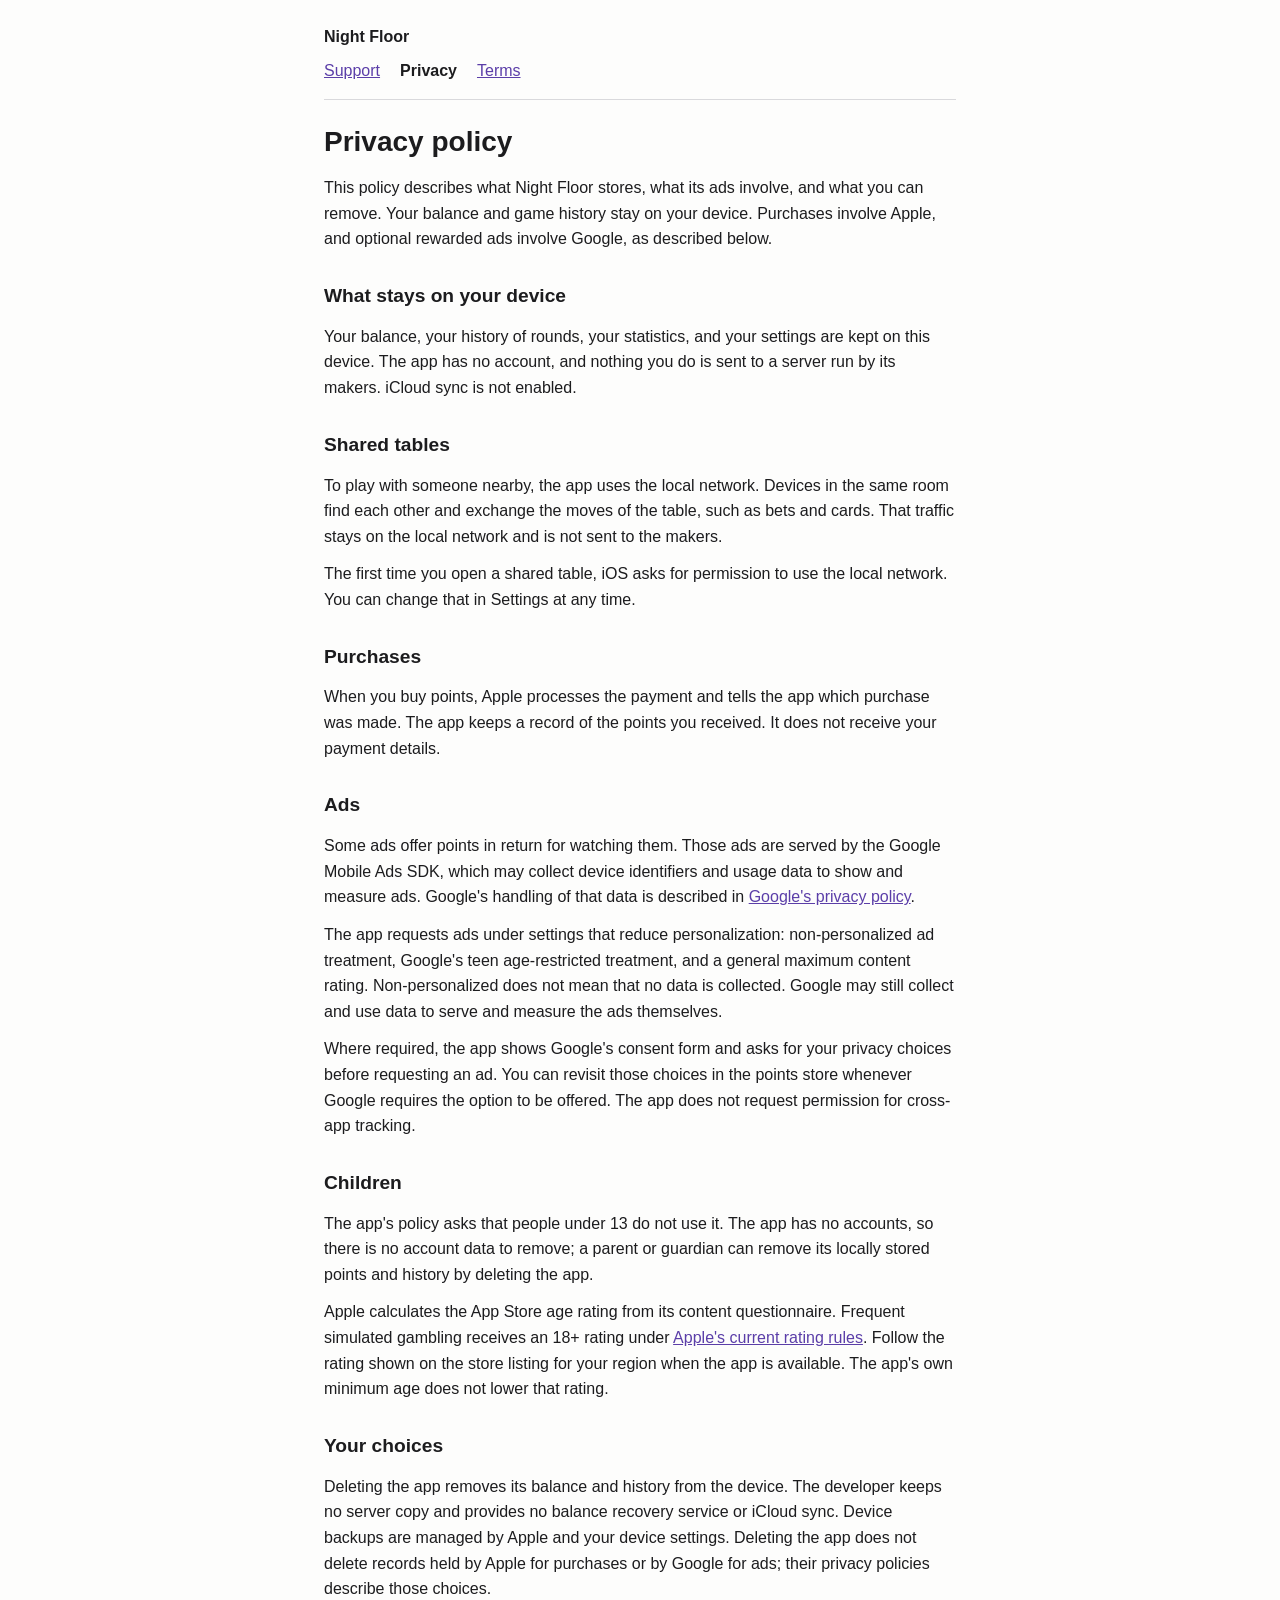
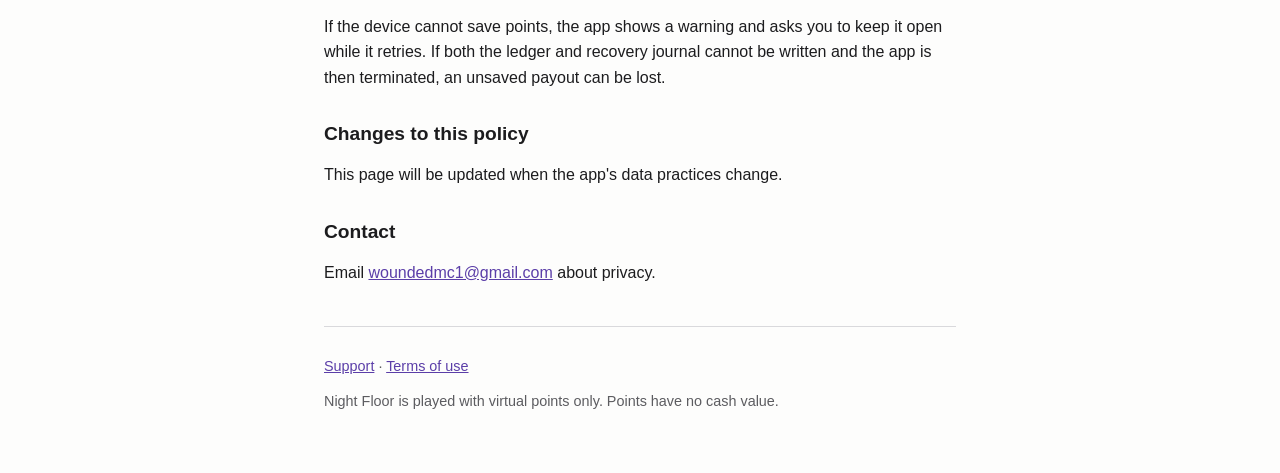
==== privacy.html @ 5c9e691e "Publish Night Floor support and privacy pages" ====
<!DOCTYPE html>
<html lang="en">
<head>
<meta charset="utf-8">
<meta name="viewport" content="width=device-width, initial-scale=1">
<title>Night Floor privacy policy</title>
<meta name="description" content="What Night Floor stores, what its ads involve, and how to remove your data.">
<link rel="stylesheet" href="styles.css">
</head>
<body>
<header>
<p class="brand">Night Floor</p>
<nav aria-label="Site pages">
<ul>
<li><a href="index.html">Support</a></li>
<li><a href="privacy.html" aria-current="page">Privacy</a></li>
<li><a href="terms.html">Terms</a></li>
</ul>
</nav>
</header>

<main>
<h1>Privacy policy</h1>
<p>This policy describes what Night Floor stores, what its ads involve, and
what you can remove. Your balance and game history stay on your device.
Purchases involve Apple, and optional rewarded ads involve Google, as
described below.</p>

<h2>What stays on your device</h2>
<p>Your balance, your history of rounds, your statistics, and your settings
are kept on this device. The app has no account, and nothing you do is sent
to a server run by its makers. iCloud sync is not enabled.</p>

<h2>Shared tables</h2>
<p>To play with someone nearby, the app uses the local network. Devices in
the same room find each other and exchange the moves of the table, such as
bets and cards. That traffic stays on the local network and is not sent to
the makers.</p>
<p>The first time you open a shared table, iOS asks for permission to use
the local network. You can change that in Settings at any time.</p>

<h2>Purchases</h2>
<p>When you buy points, Apple processes the payment and tells the app which
purchase was made. The app keeps a record of the points you received. It
does not receive your payment details.</p>

<h2>Ads</h2>
<p>Some ads offer points in return for watching them. Those ads are served
by the Google Mobile Ads SDK, which may collect device identifiers and
usage data to show and measure ads. Google's handling of that data is
described in <a href="https://policies.google.com/privacy">Google's privacy
policy</a>.</p>
<p>The app requests ads under settings that reduce personalization:
non-personalized ad treatment, Google's teen age-restricted treatment, and
a general maximum content rating. Non-personalized does not mean that no
data is collected. Google may still collect and use data to serve and
measure the ads themselves.</p>
<p>Where required, the app shows Google's consent form and asks for your
privacy choices before requesting an ad. You can revisit those choices in
the points store whenever Google requires the option to be offered. The app
does not request permission for cross-app tracking.</p>

<h2>Children</h2>
<p>The app's policy asks that people under 13 do not use it. The app has no
accounts, so there is no account data to remove; a parent or guardian can
remove its locally stored points and history by deleting the app.</p>
<p>Apple calculates the App Store age rating from its content questionnaire.
Frequent simulated gambling receives an 18+ rating under
<a href="https://developer.apple.com/help/app-store-connect/reference/app-information/age-ratings-values-and-definitions">Apple's current rating rules</a>.
Follow the rating shown on the store listing for your region when the app
is available. The app's own minimum age does not lower that rating.</p>

<h2>Your choices</h2>
<p>Deleting the app removes its balance and history from the device. The
developer keeps no server copy and provides no balance recovery service or
iCloud sync. Device backups are managed by Apple and your device settings.
Deleting the app does not delete records held by Apple for purchases or by
Google for ads; their privacy policies describe those choices.</p>
<p>If the device cannot save points, the app shows a warning and asks you
to keep it open while it retries. If both the ledger and recovery journal
cannot be written and the app is then terminated, an unsaved payout can be
lost.</p>

<h2>Changes to this policy</h2>
<p>This page will be updated when the app's data practices change.</p>

<h2>Contact</h2>
<p>Email <a href="mailto:woundedmc1@gmail.com">woundedmc1@gmail.com</a> about privacy.</p>
</main>

<footer>
<p><a href="index.html">Support</a> ·
<a href="terms.html">Terms of use</a></p>
<p>Night Floor is played with virtual points only. Points have no cash value.</p>
</footer>
</body>
</html>
---- styles.css ----
:root {
  --bg: #fdfdfc;
  --ink: #1c1c1e;
  --muted: #5c5c60;
  --line: #d9d9dc;
  --accent: #5b3ea8;
}
@media (prefers-color-scheme: dark) {
  :root {
    --bg: #1c1c1e;
    --ink: #ececf0;
    --muted: #a0a0a6;
    --line: #3a3a3e;
    --accent: #a98ef0;
  }
}

* { box-sizing: border-box; }
body {
  margin: 0 auto;
  max-width: 42rem;
  padding: 1.5rem 1.25rem 3rem;
  background: var(--bg);
  color: var(--ink);
  font: 1rem/1.6 -apple-system, BlinkMacSystemFont, "Segoe UI", sans-serif;
}
header { border-bottom: 1px solid var(--line); padding-bottom: 1rem; }
.brand { font-weight: 700; margin: 0 0 0.5rem; }
nav ul { list-style: none; margin: 0; padding: 0; display: flex; gap: 1.25rem; }
a { color: var(--accent); }
a[aria-current="page"] { color: var(--ink); text-decoration: none; font-weight: 600; }
h1, h2 { line-height: 1.25; }
h1 { font-size: 1.75rem; margin: 1.5rem 0 1rem; }
h2 { font-size: 1.2rem; margin-top: 2rem; }
p { margin: 0.75rem 0; }
footer { border-top: 1px solid var(--line); margin-top: 2.5rem; padding-top: 1rem; color: var(--muted); font-size: 0.9rem; }
:focus-visible { outline: 2px solid var(--accent); outline-offset: 2px; }
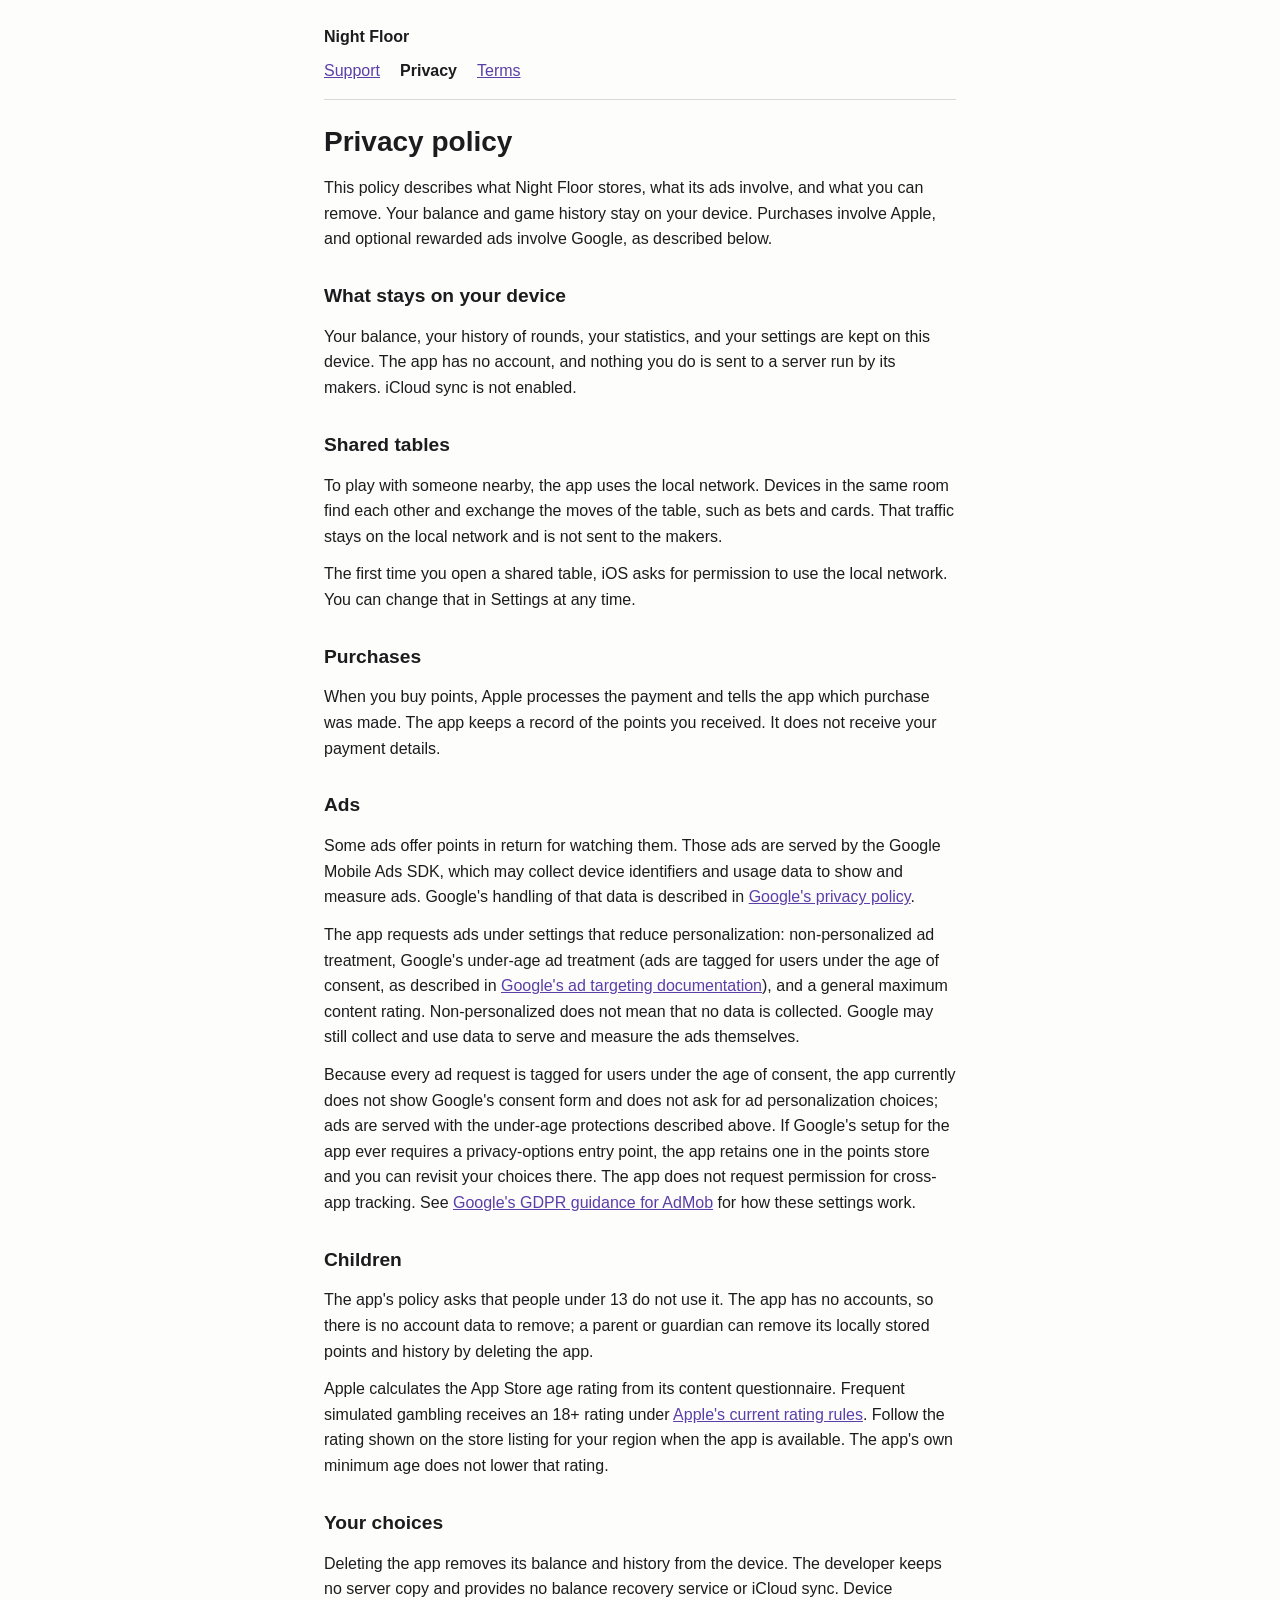
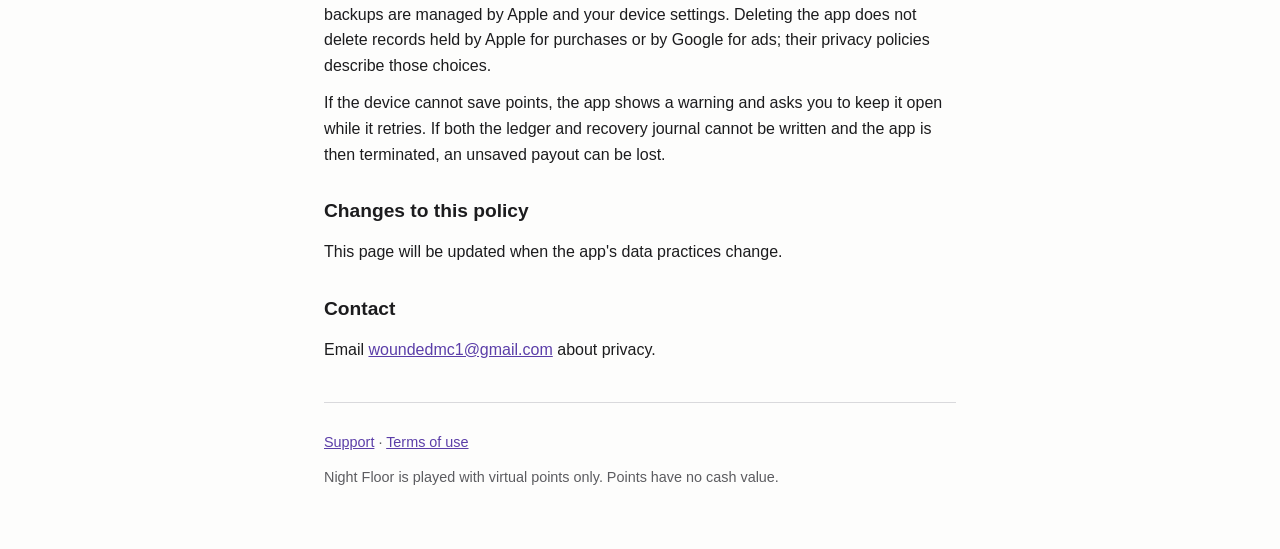
==== commit 64849e11: "Publish under-age ad privacy treatment and seller documentation" ====
--- a/privacy.html
+++ b/privacy.html
@@ -51,14 +51,21 @@
 described in <a href="https://policies.google.com/privacy">Google's privacy
 policy</a>.</p>
 <p>The app requests ads under settings that reduce personalization:
-non-personalized ad treatment, Google's teen age-restricted treatment, and
-a general maximum content rating. Non-personalized does not mean that no
-data is collected. Google may still collect and use data to serve and
-measure the ads themselves.</p>
-<p>Where required, the app shows Google's consent form and asks for your
-privacy choices before requesting an ad. You can revisit those choices in
-the points store whenever Google requires the option to be offered. The app
-does not request permission for cross-app tracking.</p>
+non-personalized ad treatment, Google's under-age ad treatment (ads are
+tagged for users under the age of consent, as described in
+<a href="https://developers.google.com/admob/ios/targeting">Google's ad
+targeting documentation</a>), and a general maximum content rating.
+Non-personalized does not mean that no data is collected. Google may still
+collect and use data to serve and measure the ads themselves.</p>
+<p>Because every ad request is tagged for users under the age of consent,
+the app currently does not show Google's consent form and does not ask for
+ad personalization choices; ads are served with the under-age protections
+described above. If Google's setup for the app ever requires a
+privacy-options entry point, the app retains one in the points store and
+you can revisit your choices there. The app does not request permission
+for cross-app tracking. See
+<a href="https://developers.google.com/admob/ios/privacy/gdpr">Google's
+GDPR guidance for AdMob</a> for how these settings work.</p>
 
 <h2>Children</h2>
 <p>The app's policy asks that people under 13 do not use it. The app has no
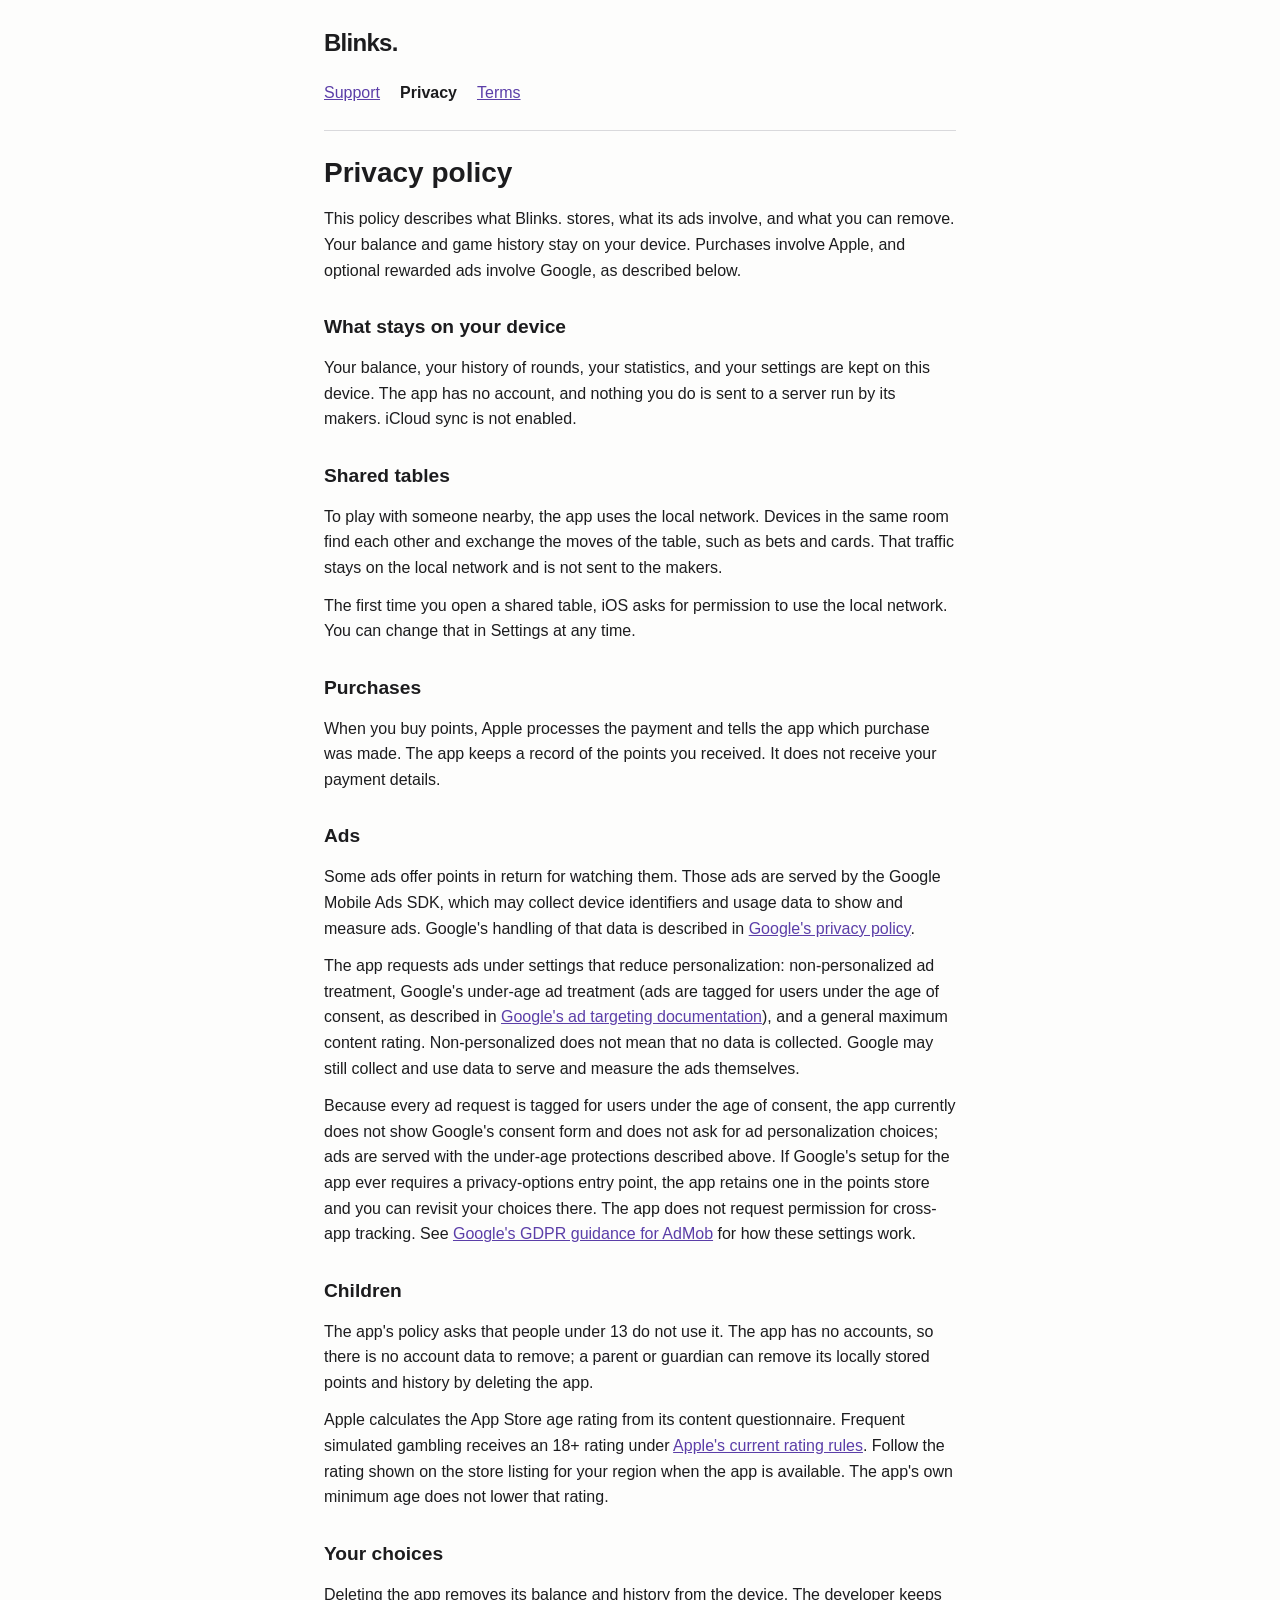
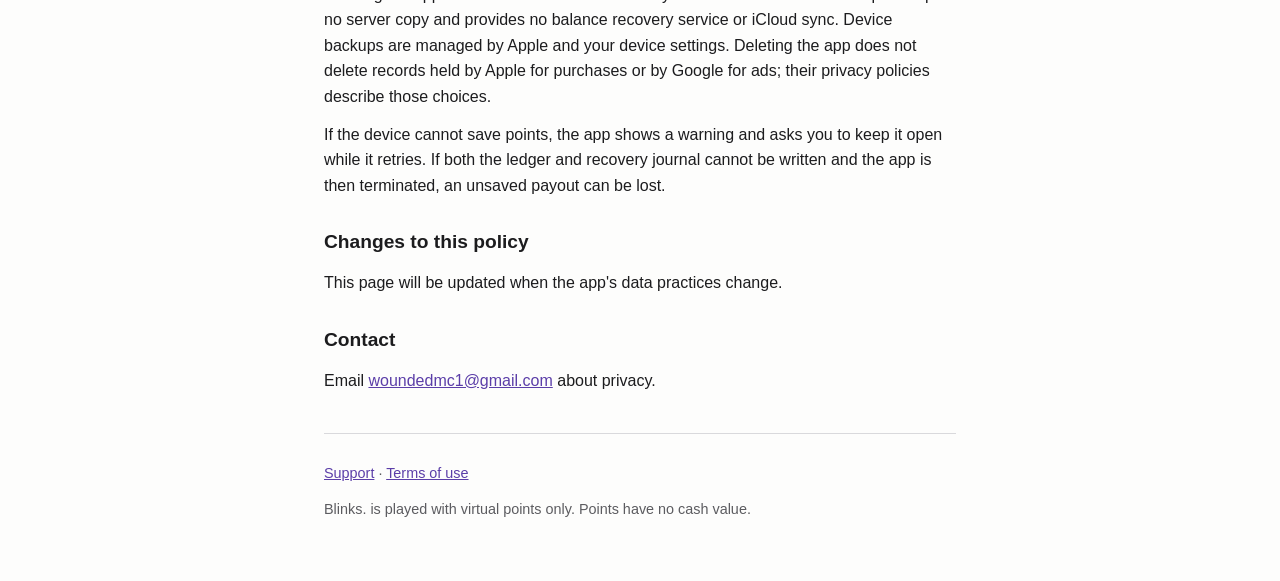
==== commit 8767b09e: "Rebrand public site to Blinks. and tighten nav layout" ====
--- a/privacy.html
+++ b/privacy.html
@@ -3,13 +3,13 @@
 <head>
 <meta charset="utf-8">
 <meta name="viewport" content="width=device-width, initial-scale=1">
-<title>Night Floor privacy policy</title>
-<meta name="description" content="What Night Floor stores, what its ads involve, and how to remove your data.">
+<title>Blinks. privacy policy</title>
+<meta name="description" content="What Blinks. stores, what its ads involve, and how to remove your data.">
 <link rel="stylesheet" href="styles.css">
 </head>
 <body>
 <header>
-<p class="brand">Night Floor</p>
+<p class="brand">Blinks.</p>
 <nav aria-label="Site pages">
 <ul>
 <li><a href="index.html">Support</a></li>
@@ -21,7 +21,7 @@
 
 <main>
 <h1>Privacy policy</h1>
-<p>This policy describes what Night Floor stores, what its ads involve, and
+<p>This policy describes what Blinks. stores, what its ads involve, and
 what you can remove. Your balance and game history stay on your device.
 Purchases involve Apple, and optional rewarded ads involve Google, as
 described below.</p>
@@ -98,7 +98,7 @@
 <footer>
 <p><a href="index.html">Support</a> ·
 <a href="terms.html">Terms of use</a></p>
-<p>Night Floor is played with virtual points only. Points have no cash value.</p>
+<p>Blinks. is played with virtual points only. Points have no cash value.</p>
 </footer>
 </body>
 </html>
--- a/styles.css
+++ b/styles.css
@@ -35,3 +35,15 @@
 p { margin: 0.75rem 0; }
 footer { border-top: 1px solid var(--line); margin-top: 2.5rem; padding-top: 1rem; color: var(--muted); font-size: 0.9rem; }
 :focus-visible { outline: 2px solid var(--accent); outline-offset: 2px; }
+
+nav ul { flex-wrap: wrap; column-gap: 1.25rem; row-gap: 0.25rem; }
+nav a { display: inline-flex; align-items: center; min-height: 44px; }
+nav a:active { opacity: 0.65; transform: translateY(1px); }
+.brand { font-size: 1.5rem; letter-spacing: -0.03em; }
+@media (max-width: 360px) {
+  body { padding-inline: 1rem; }
+  nav ul { column-gap: 0.75rem; }
+}
+@media (prefers-reduced-motion: reduce) {
+  nav a:active { transform: none; }
+}
